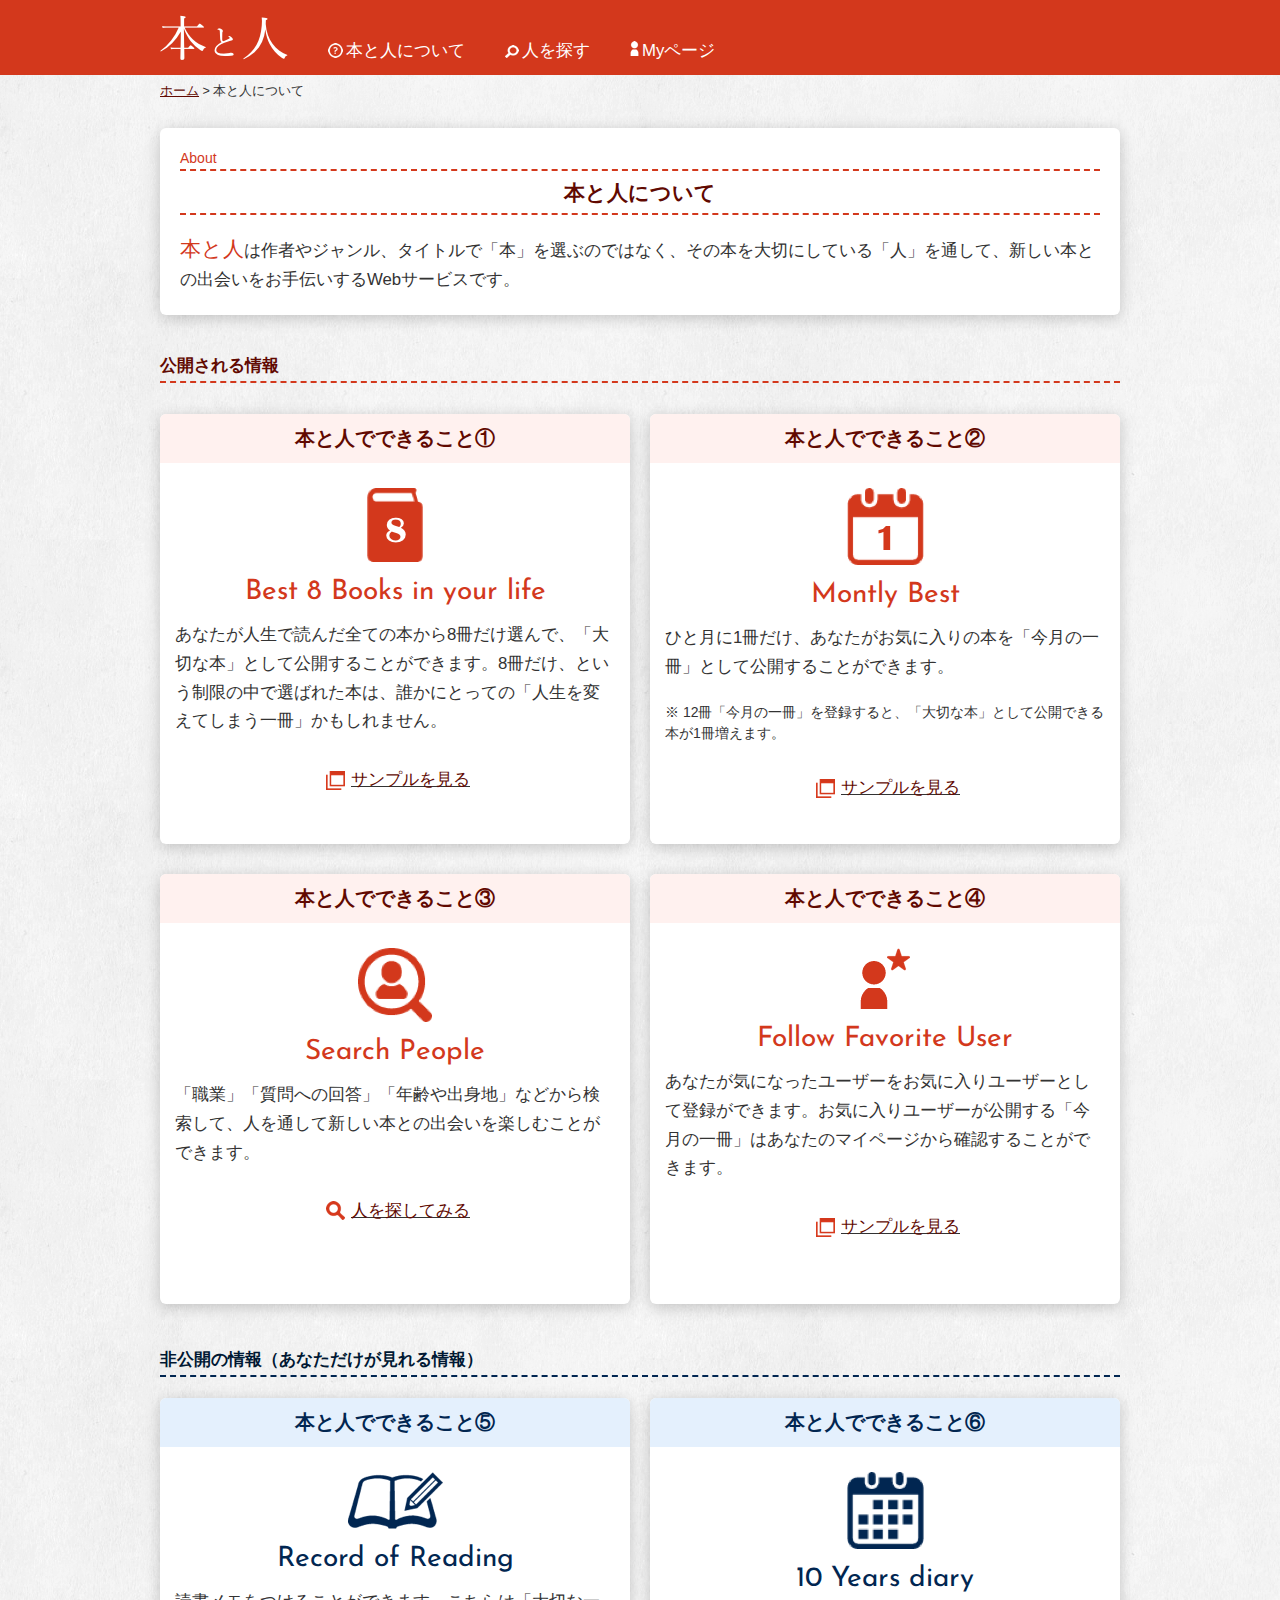
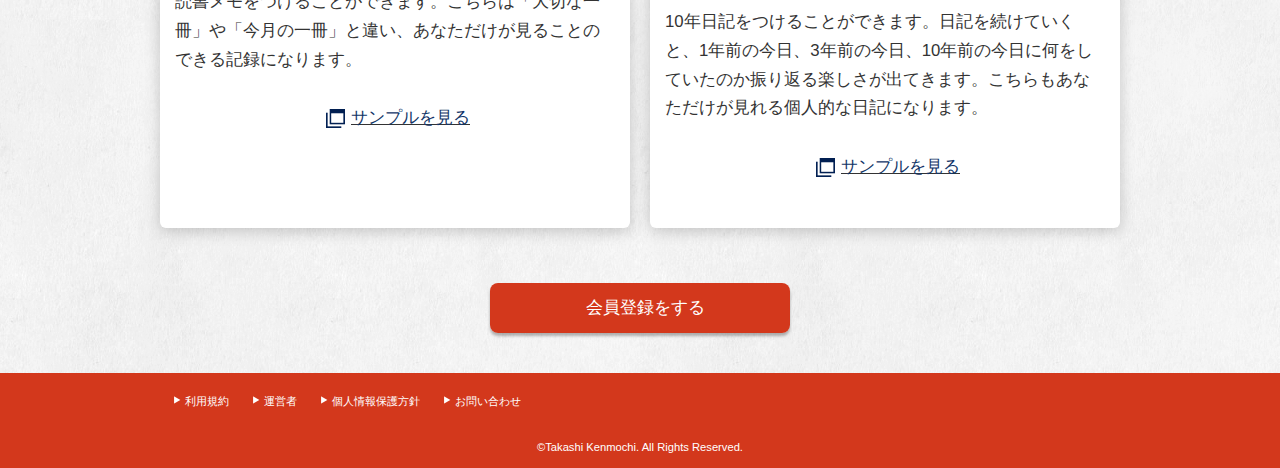
==== about.html @ 1047e835 "book&people構築用のgitを作成しました。" ====
<!DOCTYPE html>
<html>

<head>
    <meta charset="utf-8">
    <meta name="viewport" content="width=device-width, initial-scale=1">
    <title>本と人</title>
    <!-- <link rel="stylesheet" href="css/normalize.css"> -->
    <link rel="stylesheet" href="css/reset.css">
    <link rel="stylesheet" href="css/style.css">
    <link rel="stylesheet" href="css/remodal.css">
    <link rel="stylesheet" href="css/remodal-default-theme.css">
    <link href="https://fonts.googleapis.com/css?family=Josefin+Sans" rel="stylesheet">
    <script src="script/jquery-3.2.1.min.js"></script>
    <script src="script/remodal.min.js"></script>
</head>

<body>
    <header>
        <header>
            <div class="container">
                <div class="header-inner">
                    <!-- ヘッダーの要素 -->
                    <div class="ic-book">
                        <a href="index.html">
                        <img class="sp" src="img/header-icon.png" alt="本と人アイコン画像">
                        <img class="pc" src="img/header-icon-pc.png" alt="本と人アイコン画像">
                    </a>
                    </div>
                    <ul>
                        <li><a href="about.html"><img class="icon-hatena" src="img/header-hatena.png" alt="はてなアイコン画像">本と人について</a></li>
                        <li><a href="search.html"><img class="icon-search" src="img/header-search.png" alt="虫眼鏡アイコン画像">人を探す</a></li>
                        <li><a href=""><img class="icon-my" src="img/header-watashi.png" alt="人アイコン画像">Myページ</a></li>
                    </ul>
                </div>
                <!-- /.header-inner -->
            </div>
            <!-- /.container -->
        </header>
    </header>
    <nav>
        <div class="container">
            <div class="breadcrumbs">
                <div class="breadcrumbs-inner"><span><a href="">ホーム</a></span> > 本と人について</div>
            </div>
            <!-- /.breadcrumbs -->
        </div>
        <!-- /.container -->
    </nav>
    <section>
        <div class="container">
            <div class="box-title">
                <div class="h1-title">
                    <p>About</p>
                    <hr>
                    <h1>本と人について</h1>
                    <hr>
                </div>
                <!-- /.h1-title -->
                <p class="ab-text"><span>本と人</span>は作者やジャンル、タイトルで「本」を選ぶのではなく、その本を大切にしている「人」を通して、新しい本との出会いをお手伝いするWebサービスです。</p>
            </div>
            <!-- /.box-title -->
            <div class="box-h3">
                <p class="h3-text">公開される情報</p>
                <hr>
            </div>
            <!-- /.box-h3 -->
            <div class="box-content">
                <div class="h2-title">
                    <h2>本と人でできること&#9312;</h2>
                </div>
                <!-- /.h2-title -->
                <div class="box-content-text">
                    <p class="box-icon"><img src="img/8books.png" alt="アイコン"></p>
                    <h4 class="h4-red">Best 8 Books in your life</h4>
                    <p class="ab-text">あなたが人生で読んだ全ての本から8冊だけ選んで、「大切な本」として公開することができます。8冊だけ、という制限の中で選ばれた本は、誰かにとっての「人生を変えてしまう一冊」かもしれません。</p>
                    <p class="look-sample"><a href="">サンプルを見る</a></p>
                </div>
                <!-- /.box-content-text -->
            </div>
            <!-- /.box-content -->
            <div class="box-content">
                <div class="h2-title">
                    <h2>本と人でできること&#9313;</h2>
                </div>
                <!-- /.h2-title -->
                <div class="box-content-text">
                    <p class="box-icon"><img src="img/montlybest.png" alt="アイコン"></p>
                    <h4 class="h4-red">Montly Best</h4>
                    <p class="ab-text">ひと月に1冊だけ、あなたがお気に入りの本を「今月の一冊」として公開することができます。</p>
                    <p class="add-info">※ 12冊「今月の一冊」を登録すると、「大切な本」として公開できる本が1冊増えます。</p>
                    <p class="look-sample"><a href="">サンプルを見る</a></p>
                </div>
                <!-- /.box-content-text -->
            </div>
            <!-- /.box-content -->
            <div class="box-content">
                <div class="h2-title">
                    <h2>本と人でできること&#9314;</h2>
                </div>
                <!-- /.h2-title -->
                <div class="box-content-text">
                    <p class="box-icon"><img src="img/searchpeople.png" alt="アイコン"></p>
                    <h4 class="h4-red">Search People</h4>
                    <p class="ab-text">「職業」「質問への回答」「年齢や出身地」などから検索して、人を通して新しい本との出会いを楽しむことができます。</p>
                    <p class="try-search"><a href="">人を探してみる</a></p>
                </div>
                <!-- /.box-content-text -->
            </div>
            <!-- /.box-content -->
            <div class="box-content">
                <div class="h2-title">
                    <h2>本と人でできること&#9315;</h2>
                </div>
                <!-- /.h2-title -->
                <div class="box-content-text">
                    <p class="box-icon"><img src="img/favorite-user.png" alt="アイコン"></p>
                    <h4 class="h4-red">Follow Favorite User</h4>
                    <p class="ab-text">あなたが気になったユーザーをお気に入りユーザーとして登録ができます。お気に入りユーザーが公開する「今月の一冊」はあなたのマイページから確認することができます。</p>
                    <p class="look-sample"><a href="">サンプルを見る</a></p>
                </div>
                <!-- /.box-content-text -->
            </div>
            <!-- /.box-content -->
            <div class="box-h3-blue">
                <p class="h3-text-blue">非公開の情報（あなただけが見れる情報）</p>
                <hr class="blue-hr">
            </div>
            <!-- /.box-h3 -->
            <div class="clearfix">
                <div class="box-content">
                    <div class="h2-title-blue">
                        <h2>本と人でできること&#9316;</h2>
                    </div>
                    <!-- /.h2-title -->
                    <div class="box-content-text">
                        <p class="box-icon"><img src="img/record-readeing.png" alt="アイコン"></p>
                        <h4 class="h4-blue">Record of Reading</h4>
                        <p class="ab-text">読書メモをつけることができます。こちらは「大切な一冊」や「今月の一冊」と違い、あなただけが見ることのできる記録になります。</p>
                        <p class="look-sample-blue"><a href="">サンプルを見る</a></p>
                    </div>
                    <!-- /.box-content-text -->
                </div>
                <!-- /.box-content -->
                <div class="box-content" class="last-box">
                    <div class="h2-title-blue">
                        <h2>本と人でできること&#9317;</h2>
                    </div>
                    <!-- /.h2-title -->
                    <div class="box-content-text">
                        <p class="box-icon"><img src="img/10years.png" alt="アイコン"></p>
                        <h4 class="h4-blue">10 Years diary</h4>
                        <p class="ab-text">10年日記をつけることができます。日記を続けていくと、1年前の今日、3年前の今日、10年前の今日に何をしていたのか振り返る楽しさが出てきます。こちらもあなただけが見れる個人的な日記になります。</p>
                        <p class="look-sample-blue"><a href="">サンプルを見る</a></p>
                    </div>
                    <!-- /.box-content-text -->
                </div>
                <!-- /.box-content -->
            </div>
            <!-- /.clearfix -->
            <div class="register-btn">
                <a href="menu.html#modal">会員登録をする</a>
            </div>
        </div>
        <!-- /.container -->
    </section>
    <footer>
        <div class="container">
            <div class="footer-inner">
                <ul>
                    <li><a href="">利用規約</a></li>
                    <li><a href="">運営者</a></li>
                    <li><a href="">個人情報保護方針</a></li>
                    <li><a href="">お問い合わせ</a></li>
                </ul>
                <p><small>&#169;Takashi Kenmochi. All Rights Reserved.</small></p>
            </div>
            <!-- /.footer-inner -->
        </div>
        <!-- /.container -->
    </footer>
</body>

</html>
---- css/style.css ----
/*======================================== 全体 ========================================*/

@charset "utf-8";

html {
    font-size: 14px;
    color: #333333;
}

body {
    font-family: Quicksand, 游ゴシック体, "Yu Gothic", YuGothic, "ヒラギノ角ゴシック Pro", "Hiragino Kaku Gothic Pro", メイリオ, Meiryo, Osaka, "ＭＳ Ｐゴシック", "MS PGothic", sans-serif, slick;
    margin: 0;
    background-image: url("../img/bg_paper.png");
}

.clearfix::after {
    display: block;
    width: 0;
    height: 0;
    content: " ";
    clear: both;
}

h1 {
    color: #610901;
    text-align: center;
    font-size: 1.5rem;
    font-weight: bold;
    margin: 10px 0 10px 0;
}

p {
    line-height: 1.5rem;
}

a {
    text-decoration: none;
    color: #610901;
}

a:hover {
    text-decoration: underline;
}

.pc {
    display: none;
}

.sp {
    display: block;
}

@media screen and (min-width: 768px) {
    .pc {
        display: block;
    }
    .sp {
        display: none;
    }
}

/*======== header ========*/

header {
    background-color: #D3381C;
    height: 45px;
}

.header-inner {
    display: flex;
}

.ic-book {
    display: inline-block;
    margin: 10px 0 0 10px;
}

.ic-book:hover {
    opacity: 0.7;
}

header ul {
    margin: 0;
    padding: 13px 0 0 0;
    list-style: none;
    display: flex;
    align-items: flex-end;

}

header a {
    color: #fff;
}

[class^="icon"] {
    position: relative;
    margin-left: 20px;
    margin-right: 3px;
    fill: #fff;
}

.icon-hatena {
    top: 2px;
}

.icon-search {
    top: 2px;
}

@media screen and (min-width: 768px) {
    header {
        height: 75px;
    }
    header li {
        font-size: 1.2rem;
    }
    .ic-book {
        margin: 15px 0 0 10px;
    }
    [class^="icon"] {
        margin-left: 40px;
    }
}

/*======== breadcrumbs ========*/

.breadcrumbs-inner {
    padding: 10px 0 20px 10px;
    font-size: 0.9rem;
}

.breadcrumbs a {
    text-decoration: underline;
    color: #610901;
}

/*======== footer ========*/

footer {
    background: #D3381C;
}

.footer-inner {
    margin-top: 40px;
    padding: 20px 20px 10px 20px;
}

.footer-inner ul {
    display: flex;
    justify-content: space-between;
    margin-bottom: 30px;
}

.footer-inner li a {
    color: #fff;
    font-size: 0.8rem;
}

.footer-inner li:before {
    content: url(../img/triangle.png);
    margin: 4px;
    position: relative;
    top: -1px;
}

.footer-inner p {
    color: #fff;
    font-size: 0.8rem;
    text-align: center;
}

/*======================================== index ========================================*/

/*======== sp ========*/

.in-section {
    padding: 0 10px;
}

.in-container {
    height: 96vh;
    margin: 10px auto;
    border: solid 2px #D3381C;
}

.in-main {
    display: flex;
    flex-direction: row-reverse;
    justify-content: space-between;
    height: 100%;
}

.in-main-right {
    width: 20%;
    position: relative;
}

.in-main-right img {
    width: 25px;
    position: absolute;
    top: 25px;
    right: 25px;
}

.in-main-center {
    width: 60%;
}

.in-main-center-title {
    width: 92px;
    margin: 130px auto 40px auto;
}

.in-main-center-btn {
    width: 72px;
    margin: 0 auto;
}

.in-main-center-btn-pen {
    display: block;
    text-decoration: none;
    background: #fff;
    width: 68px;
    height: 68px;
    border: solid 2px #D3381C;
    line-height: 68px;
    border-radius: 50%;
    text-align: center;
    font-weight: bold;
    vertical-align: middle;
    overflow: hidden;
    box-shadow: 0px 3px 3px rgba(0, 0, 0, 0.29);
    transition: .3s;
}

.in-main-center-btn-pen:hover {
    background: #D3381C;
}

.in-main-center-btn-pen:active {
    -ms-transform: translateY(2px);
    -webkit-transform: translateY(2px);
    transform: translateY(2px);
    box-shadow: 0 0 1px rgba(0, 0, 0, 0.15);
}

.in-main-center-btn-pen img {
    margin: 17px auto 0 auto;
    display: block;
}

.in-main-left {
    width: 20%;
    position: relative;
}

.in-main-left img {
    margin-left: 15px;
    position: absolute;
    bottom: 15px;
}

/*======== pc ========*/

@media screen and (min-width: 768px) {
    .in-main-center-title {
        width: 373px;
        margin: 25% auto 100px auto;
    }
}

/*======================================== menu ========================================*/

/*======== sp ========*/

.me-main-top-title {
    width: 153px;
    margin: 65px auto 45px auto;
}

.me-main-middle {
    margin-bottom: 10%;
}

.text18 {
    color: #610901;
    font-size: 1.2rem;
    font-weight: bold;
    text-align: center;
    line-height: 1.7;
    margin-bottom: 20px;
}

.me-main-bottom-btn {
    overflow: hidden;
    width: 90%;
    height: 50px;
    margin: 0 auto 10px auto;
    border-radius: 8px;
    border: solid 2px #D3381C;
    box-shadow: 0px 3px 3px rgba(0, 0, 0, 0.29);

}

.me-main-bottom-btn a {
    display: block;
    position: relative;
    z-index: 100;
    background: #fff;
    color: #610901;
    font-size: 1.2rem;
    font-weight: bold;
    line-height: 50px;
    text-decoration: none;
    padding-left: 10px;
}

/* マウスオーバーカラー */

.me-main-bottom-btn a:hover {
    background: #D3381C;
    color: #fff;
}

/*赤い丸 */

.arrow-icon a:before {
    display: block;
    content: "";
    position: absolute;
    top: 50%;
    right: 10px;
    width: 18px;
    height: 18px;
    margin-top: -9px;
    border-radius: 50%;
    background: #D3381C;
}

/*「after要素」で三角 */

.arrow-icon a:after {
    display: block;
    content: "";
    position: absolute;
    top: 50%;
    right: 10px;
    width: 0;
    height: 0;
    margin-top: -5px;
    border: 5px solid transparent;
    /*top right bottom を透明化 */
    border-left: 6px solid #fff;
}

/*「after要素」のマウスオーバー（カラーを合わせる） */

.arrow-icon a:hover:after {
    border-left: 6px solid #D3381C;
}

.arrow-icon a:hover:before {
    background: #fff;
}

/*======== pc ========*/

@media screen and (min-width: 768px) {
    .me-main-top-title {
        width: 226px;
        margin: 10% auto 45px auto;
    }
    .text18 {
        font-size: 1.4rem;
    }
    .me-main-middle {
        margin-bottom: 7%;
    }
    .me-main-bottom-btn {
        width: 330px;
        margin: 0 7px 14px 7px;
    }
    .me-main-bottom-first,
    .me-main-bottom-second {
        display: flex;
        justify-content: center;
    }
}

/*======================================== About ========================================*/

/*======== sp ========*/

.box-title {
    margin: 10px;
    padding: 10px 15px;
    background-color: #fff;
    box-shadow: 0px 3px 15px rgba(0, 0, 0, 0.2);
    border-radius: 6px;
}

.h1-title p {
    color: #D3381C;
}

hr {
    height: 1px;
    border: none;
    border-top: 2px #D3381C dashed;
    margin: 0 0 10px 0;
}

.ab-text {
    margin-top: 10px;
    font-size: 1.2rem;
    line-height: 1.7;
}

.ab-text span {
    font-size: 1.5rem;
    color: #D3381C;
}

.box-content {
    margin: 15px 10px;
    background-color: #fff;
    box-shadow: 0px 3px 15px rgba(0, 0, 0, 0.2);
    border-radius: 6px;
}

.h2-title h2 {
    font-size: 1.4rem;
    font-weight: bold;
    color: #610901;
    background: rgb(255, 241, 239);
    padding: 15px 10px;
    text-align: center;
    border-radius: 6px 6px 0 0;
}

.box-content-text {
    padding: 5px 15px 10px;
}

.box-h3 {
    padding: 20px 10px 0 10px;
}

.box-h3 p {
    font-size: 1.2rem;
    font-weight: bold;
    color: #610901;
    margin-bottom: 5px;
}

.box-icon {
    text-align: center;
    margin: 20px 0 10px 0;
}

.h4-red {
    font-family: 'Josefin Sans', sans-serif;
    font-size: 2rem;
    color: #D3381C;
    text-align: center;
}

.look-sample,
.try-search {
    margin: 30px 0;
    font-size: 1.2rem;
    text-decoration: underline;
    text-align: center;
}

.look-sample:before {
    content: url(../img/newwindow.png);
    margin: 6px;
    position: relative;
    top: 5px;
}

.try-search:before {
    content: url(../img/try-seach.png);
    margin: 6px;
    position: relative;
    top: 4px;
}

.add-info {
    margin-top: 20px;
}

.h2-title-blue h2 {
    font-size: 1.4rem;
    font-weight: bold;
    color: #012651;
    background: #e4f0fd;
    padding: 15px 10px;
    text-align: center;
    border-radius: 6px 6px 0 0;
}

.box-h3-blue {
    padding: 20px 10px 0 10px;
    clear: both;
}

.box-h3-blue p {
    font-size: 1.2rem;
    font-weight: bold;
    color: #001833;
    margin-bottom: 5px;
}

.blue-hr {
    height: 1px;
    border: none;
    border-top: 2px #012651 dashed;
    margin: 0;
}

.h4-blue {
    font-family: 'Josefin Sans', sans-serif;
    font-size: 2rem;
    color: #012651;
    text-align: center;
}

.look-sample-blue {
    margin: 30px 0;
    font-size: 1.2rem;
    text-decoration: underline;
    text-align: center;
}

.look-sample-blue:before {
    content: url(../img/newwindow-blue.png);
    margin: 6px;
    position: relative;
    top: 5px;
}

.look-sample-blue a {
    text-decoration: none;
    color: #103467;
}

.register-btn {
    overflow: hidden;
    width: 60%;
    max-width: 300px;
    height: 50px;
    margin: 40px auto 10px auto;
    border-radius: 8px;
    box-shadow: 0px 3px 3px rgba(0, 0, 0, 0.29);
    /*    clear: both;*/
}

.register-btn a {
    display: block;
    position: relative;
    z-index: 100;
    background: #D3381C;
    color: #fff;
    font-size: 1.2rem;
    line-height: 50px;
    text-decoration: none;
    padding-left: 10px;
    text-align: center;
}

/* マウスオーバーカラー */

.register-btn a:hover {
    background: #fff;
    color: #D3381C;
}

.register-btn a:active {
    -ms-transform: translateY(2px);
    -webkit-transform: translateY(2px);
    transform: translateY(2px);
    box-shadow: 0 0 1px rgba(0, 0, 0, 0.15);
}

/*======== pc ========*/

@media screen and (min-width: 768px) {
    .container {
        max-width: 980px;
        margin: 0 auto;
    }
    .box-title {
        padding: 20px 20px;
    }
    .ab-text {
        margin-top: 15px;
    }
    .box-content {
        height: 430px;
        max-width: 470px;
        float: left;
    }
    .box-h3 {
        padding: 30px 10px 5px 10px;
    }
    .box-h3-blue {
        padding: 30px 10px 5px 10px;
    }

    .last-box {
        margin-bottom: 40px;
    }
    .footer-inner ul {
        display: flex;
        justify-content: flex-start;
    }
    .footer-inner li {
        padding-right: 20px;
    }

}

/*======================================== Search ========================================*/

/*======== sp ========*/

.se-box-content {
    margin: 10px;
    background-color: #fff;
    box-shadow: 0px 3px 15px rgba(0, 0, 0, 0.2);
    border-radius: 6px;
}

.se-title-text {
    color: #610901;
    font-size: 1.3rem;
    font-weight: bold;
    text-align: center;
    line-height: 1.7;
    padding: 40px 0 30px 0;
}

.se-main-btn {
    overflow: hidden;
    width: 95%;
    margin: 0 auto 10px auto;
    border-radius: 8px;
    border: solid 2px #D3381C;
    box-shadow: 0px 3px 3px rgba(0, 0, 0, 0.29);
}

/* マウスオーバーカラー */

.arrow-icon-bottom a:hover {
    background: #D3381C;
    color: #fff;
}

/*赤い丸下向き */

.arrow-icon-bottom a:before {
    display: block;
    content: "";
    position: absolute;
    top: 50%;
    right: 10px;
    width: 18px;
    height: 18px;
    margin-top: -9px;
    border-radius: 50%;
    background: #D3381C;
}

/*「after要素」で三角 */

.arrow-icon-bottom a:after {
    display: block;
    content: "";
    position: absolute;
    top: 50%;
    right: 14px;
    width: 0;
    height: 0;
    margin-top: -3px;
    border: 5px solid transparent;
    /*top right bottom を透明化 */
    border-top: 7px solid #fff;
}

/*「after要素」のマウスオーバー（カラーを合わせる） */

.arrow-icon-bottom a:hover:after {
    border-top: 7px solid #D3381C;
}

.arrow-icon-bottom a:hover:before {
    background: #fff;
}

.acdn-content {
    padding: 10px;
    display: none;
}

.dashedline-title {
    margin-top: 10px;
}

.acdn-content a {
    line-height: 1.2;
}

.acdn-content li {
    text-decoration: underline;
    margin: 1rem 0;
}

.acdn-button {
    display: block;
    position: relative;
    z-index: 100;
    background: #fff;
    color: #610901;
    font-size: 1.2rem;
    font-weight: bold;
    line-height: 50px;
    text-decoration: none;
    padding-left: 10px;
}

.acdn-button.active {
    background: #D3381C;
    color: #fff;
}

.arrow-icon-bottom a.active:after {
    display: block;
    content: "";
    position: absolute;
    top: 50%;
    right: 14px;
    width: 0;
    height: 0;
    margin-top: -9px;
    border: 5px solid transparent;
    /*top right bottom を透明化 */
    border-bottom: 7px solid #D3381C;
}

.arrow-icon-bottom a.active:before {
    display: block;
    content: "";
    position: absolute;
    top: 50%;
    right: 10px;
    width: 18px;
    height: 18px;
    margin-top: -9px;
    border-radius: 50%;
    background: #fff;
}

.close-btn {
    padding: 20px 0 20px 0;
    text-align: center;
    width: 120px;
    margin: 0 auto;
    cursor: pointer;
}

.close-btn a {
    color: #D3381C;
    font-size: 1.2rem;
    font-weight: bold;
    border-bottom: 1px solid #D3381C;
    padding-bottom: 5px;
}

.close-btn a:hover {
    text-decoration: none;
}

.tojiru-sankaku {
    font-size: 1rem;
    padding-bottom: 2px;
}

.arrow-icon-top a:before {
    display: block;
    content: "";
    position: absolute;
    top: 50%;
    right: 10px;
    width: 18px;
    height: 18px;
    margin-top: -9px;
    border-radius: 50%;
    background: #fff;
}

.arrow-icon-top a:after {
    display: block;
    content: "";
    position: absolute;
    top: 50%;
    right: 14px;
    width: 0;
    height: 0;
    margin-top: -9px;
    border: 5px solid transparent;
    /*top right bottom を透明化 */
    border-bottom: 7px solid #D3381C;
}

.job-name {
    padding-bottom: 5px;
}

/* 質問とその回答で探す */

.qa {
    width: 100%;
}

.qa-answer {
    margin: 0 auto 15px auto;
    padding: 10px;
    border: solid 1px #eee;
    border-radius: 6px;
    box-shadow: 0px 3px 3px rgba(0, 0, 0, 0.29);
    background: #fff;
}

.qa-answer a {
    font-size: 1rem;
    font-weight: normal;
    color: #333333;
    padding: 0;
}

.qa-answer-title {
    display: flex;
    justify-content: space-between;
}

.star {
    color: #F5A623;
}

.dashedline-question {
    margin-top: 10px;
    font-weight: bold;
    color: #610901;
}

.qabox {
    width: 250px;
    border-radius: 6px;
    background: #FBFBFB;
    padding: 5px 15px;
    margin: 0 5px;
}

.other-answer {
    font-size: 1rem;
    padding: 0 0 10px 0;
    background: none;
    text-decoration: underline;
    text-align: center;
}

.other-answer a:before {
    content: url(../img/reload.png);
    margin: 6px;
    position: relative;
    top: 5px;
}

.select-box select {
    position: relative;
    width: 100%;
    padding: 10px;
    -webkit-appearance: none;
    -moz-appearance: none;
    appearance: none;
    border: 1px solid #999;
    background: #fff;
    box-shadow: 0px 0px 2px 1px #ddd inset;
}

.select-box label {
    position: relative;
}

.acdn-content input {
    margin-top: 20px;
}

#acdn-target3 input {
    display: block;
    overflow: hidden;
    width: 70%;
    max-width: 250px;
    height: 50px;
    margin: 20px auto 15px auto;
    border-radius: 8px;
    box-shadow: 0px 3px 3px rgba(0, 0, 0, 0.29);
    background: #D3381C;
    color: #fff;
    font-size: 1.2rem;
}

.where-text {
    padding-top: 5px;
}

.se-main-lucky-btn {
    overflow: hidden;
    width: 95%;
    height: 50px;
    margin: 0 auto 10px auto;
    border-radius: 8px;
    border: solid 2px #D3381C;
    box-shadow: 0px 3px 3px rgba(0, 0, 0, 0.29);
}

.se-main-lucky-btn a {
    display: block;
    position: relative;
    z-index: 100;
    background: #fff;
    color: #610901;
    font-size: 1.2rem;
    font-weight: bold;
    line-height: 50px;
    text-decoration: none;
    padding-left: 10px;
}

/* マウスオーバーカラー */

.se-main-lucky-btn a:hover {
    background: #D3381C;
    color: #fff;
}

/* 今週の初めましてさん */

.newcomer {
    margin: 15px 0;
}

.newcomer-text {
    border: solid 1px #D3381C;
    background: #fff;
    border-radius: 8px;
    padding: 10px;
    margin: 5px;
    box-shadow: 0px 3px 3px rgba(0, 0, 0, 0.29);
    width: 130px;
}

@font-face {
    font-family: 'slick';
    src: url(/slick.ttf);
}

.slick-prev:before,
.slick-next:before {
    font-family: 'slick';
    font-size: 25px;
    line-height: 1;
    opacity: .5;
    color: #000;

    -webkit-font-smoothing: antialiased;
    -moz-osx-font-smoothing: grayscale;
}

/*======== pc ========*/

@media screen and (min-width: 768px) {
    .select {
        display: flex;
        justify-content: space-around;
        padding: 20px 0;
    }
    .select-box {
        width: 30%;
    }
    .se-main-btn {
        margin-bottom: 40px;
    }
    .se-title-text {
        font-size: 1.6rem;
        padding: 60px 0 40px 0;
    }
    .qa {
        padding-top: 20px;
    }
    .se-main-lucky-btn {
        margin-bottom: 40px;
    }
}
---- css/remodal.css ----
/*
 *  Remodal - v1.1.1
 *  Responsive, lightweight, fast, synchronized with CSS animations, fully customizable modal window plugin with declarative configuration and hash tracking.
 *  http://vodkabears.github.io/remodal/
 *
 *  Made by Ilya Makarov
 *  Under MIT License
 */

/* ==========================================================================
   Remodal's necessary styles
   ========================================================================== */

/* Hide scroll bar */

html.remodal-is-locked {
  overflow: hidden;

  -ms-touch-action: none;
  touch-action: none;
}

/* Anti FOUC */

.remodal,
[data-remodal-id] {
  display: none;
}

/* Necessary styles of the overlay */

.remodal-overlay {
  position: fixed;
  z-index: 9999;
  top: -5000px;
  right: -5000px;
  bottom: -5000px;
  left: -5000px;

  display: none;
}

/* Necessary styles of the wrapper */

.remodal-wrapper {
  position: fixed;
  z-index: 10000;
  top: 0;
  right: 0;
  bottom: 0;
  left: 0;

  display: none;
  overflow: auto;

  text-align: center;

  -webkit-overflow-scrolling: touch;
}

.remodal-wrapper:after {
  display: inline-block;

  height: 100%;
  margin-left: -0.05em;

  content: "";
}

/* Fix iPad, iPhone glitches */

.remodal-overlay,
.remodal-wrapper {
  -webkit-backface-visibility: hidden;
  backface-visibility: hidden;
}

/* Necessary styles of the modal dialog */

.remodal {
  position: relative;

  outline: none;

  -webkit-text-size-adjust: 100%;
  -ms-text-size-adjust: 100%;
  text-size-adjust: 100%;
}

.remodal-is-initialized {
  /* Disable Anti-FOUC */
  display: inline-block;
}
---- css/remodal-default-theme.css ----
/*
 *  Remodal - v1.1.1
 *  Responsive, lightweight, fast, synchronized with CSS animations, fully customizable modal window plugin with declarative configuration and hash tracking.
 *  http://vodkabears.github.io/remodal/
 *
 *  Made by Ilya Makarov
 *  Under MIT License
 */

/* ==========================================================================
   Remodal's default mobile first theme
   ========================================================================== */

/* Default theme styles for the background */

.remodal-bg.remodal-is-opening,
.remodal-bg.remodal-is-opened {
  -webkit-filter: blur(3px);
  filter: blur(3px);
}

/* Default theme styles of the overlay */

.remodal-overlay {
  background: rgba(0, 0, 0, 1);
}

.remodal-overlay.remodal-is-opening,
.remodal-overlay.remodal-is-closing {
  -webkit-animation-duration: 0.3s;
  animation-duration: 0.3s;
  -webkit-animation-fill-mode: forwards;
  animation-fill-mode: forwards;
}

.remodal-overlay.remodal-is-opening {
  -webkit-animation-name: remodal-overlay-opening-keyframes;
  animation-name: remodal-overlay-opening-keyframes;
}

.remodal-overlay.remodal-is-closing {
  -webkit-animation-name: remodal-overlay-closing-keyframes;
  animation-name: remodal-overlay-closing-keyframes;
}

/* Default theme styles of the wrapper */

.remodal-wrapper {
  padding: 10px 10px 0;
}

/* Default theme styles of the modal dialog */

.remodal {
  box-sizing: border-box;
  width: 100%;
  margin-bottom: 10px;
  padding: 35px;

  -webkit-transform: translate3d(0, 0, 0);
  transform: translate3d(0, 0, 0);

  color: #fff;
  background: #000;
}

.remodal.remodal-is-opening,
.remodal.remodal-is-closing {
  -webkit-animation-duration: 0.3s;
  animation-duration: 0.3s;
  -webkit-animation-fill-mode: forwards;
  animation-fill-mode: forwards;
}

.remodal.remodal-is-opening {
  -webkit-animation-name: remodal-opening-keyframes;
  animation-name: remodal-opening-keyframes;
}

.remodal.remodal-is-closing {
  -webkit-animation-name: remodal-closing-keyframes;
  animation-name: remodal-closing-keyframes;
}

/* Vertical align of the modal dialog */

.remodal,
.remodal-wrapper:after {
  vertical-align: middle;
}

/* Close button */

.remodal-close {
  position: absolute;
  top: 0;
  right: 0;

  display: block;
  overflow: visible;

  width: 50px;
  height: 50px;
  margin: 0;
  padding: 0;

  cursor: pointer;
  -webkit-transition: color 0.2s;
  transition: color 0.2s;
  text-decoration: none;

  color: #fff;
  border: 0;
  outline: 0;
  background: transparent;
}

.remodal-close:hover,
.remodal-close:focus {
  color: #2b2e38;
}

.remodal-close:before {
  font-family: Arial, "Helvetica CY", "Nimbus Sans L", sans-serif !important;
  font-size: 45px;
  line-height: 50px;

  position: absolute;
  top: 0;
  left: 0;

  display: block;

  width: 50px;

  content: "\00d7";
  text-align: center;
}

/* Remove inner padding and border in Firefox 4+ for the button tag. */

.remodal-close::-moz-focus-inner {
  padding: 0;

  border: 0;
}

/* Keyframes
   ========================================================================== */

@-webkit-keyframes remodal-opening-keyframes {
  from {
    -webkit-transform: scale(1.05);
    transform: scale(1.05);

    opacity: 0;
  }
  to {
    -webkit-transform: none;
    transform: none;

    opacity: 1;

    -webkit-filter: blur(0);
    filter: blur(0);
  }
}

@keyframes remodal-opening-keyframes {
  from {
    -webkit-transform: scale(1.05);
    transform: scale(1.05);

    opacity: 0;
  }
  to {
    -webkit-transform: none;
    transform: none;

    opacity: 1;

    -webkit-filter: blur(0);
    filter: blur(0);
  }
}

@-webkit-keyframes remodal-closing-keyframes {
  from {
    -webkit-transform: scale(1);
    transform: scale(1);

    opacity: 1;
  }
  to {
    -webkit-transform: scale(0.95);
    transform: scale(0.95);

    opacity: 0;

    -webkit-filter: blur(0);
    filter: blur(0);
  }
}

@keyframes remodal-closing-keyframes {
  from {
    -webkit-transform: scale(1);
    transform: scale(1);

    opacity: 1;
  }
  to {
    -webkit-transform: scale(0.95);
    transform: scale(0.95);

    opacity: 0;

    -webkit-filter: blur(0);
    filter: blur(0);
  }
}

@-webkit-keyframes remodal-overlay-opening-keyframes {
  from {
    opacity: 0;
  }
  to {
    opacity: 1;
  }
}

@keyframes remodal-overlay-opening-keyframes {
  from {
    opacity: 0;
  }
  to {
    opacity: 1;
  }
}

@-webkit-keyframes remodal-overlay-closing-keyframes {
  from {
    opacity: 1;
  }
  to {
    opacity: 0;
  }
}

@keyframes remodal-overlay-closing-keyframes {
  from {
    opacity: 1;
  }
  to {
    opacity: 0;
  }
}

/* Media queries
   ========================================================================== */

@media only screen and (min-width: 641px) {
  .remodal {
    max-width: 700px;
  }
}

/* IE8
   ========================================================================== */

.lt-ie9 .remodal-overlay {
  background: #2b2e38;
}

.lt-ie9 .remodal {
  width: 700px;
}

/* 剣持追加
   ========================================================================== */

/*register*/

.me-register-top {
display: inline-block;
margin: 20px auto 40px auto;
}

.input-mail {
  width: 294px;
  margin: 0 auto 25px auto;
}

input[type="email"] {
  padding: 5px;
  height: 25px;
  width: 280px;
  border: solid 2px #fff;
  border-radius: 8px;
}

.mail-title {
  width: 280px;
  text-align: left;
  margin: 0 0 5px 0;
}

.remodal input[type="submit"] {
  border-radius: 20px;
  width: 180px;
  padding: 10px 0;
  color: #D3381C;
  font-weight: bold;
  font-size: 1rem;
  height: 40px;
  box-shadow:0px 3px 3px #d3381c;  
  margin-bottom: 20px;
}

.remodal input[type="submit"]:hover {
  background: rgb(245, 201, 193);
}

.remodal input[type="submit"]:active {
  -ms-transform: translateY(2px);
  -webkit-transform: translateY(2px);
  transform: translateY(2px);
  box-shadow: 0 0 1px rgba(0, 0, 0, 0.15);
}

.form-text {
  text-align: left;
  font-size: .9rem;
  margin-bottom: 40px;
  line-height: 1.8;
}

.sns-btn {
  margin-bottom: 10px;
}

.sns-btn:hover {
  opacity: 0.6;
}

@media screen and (min-width: 768px) {
  .form-text {
    width: 80%;
    margin: 0 auto 40px auto;
  }
}

/*thanks*/

.th-1 {
  font-size: 1.2rem;
  margin: 40px 0 50px 0;
}

.th-2 {
  margin-bottom: 20px;
  text-align: left;
}

.th-3 {
  font-size: 0.9rem;
  text-align: left;
}
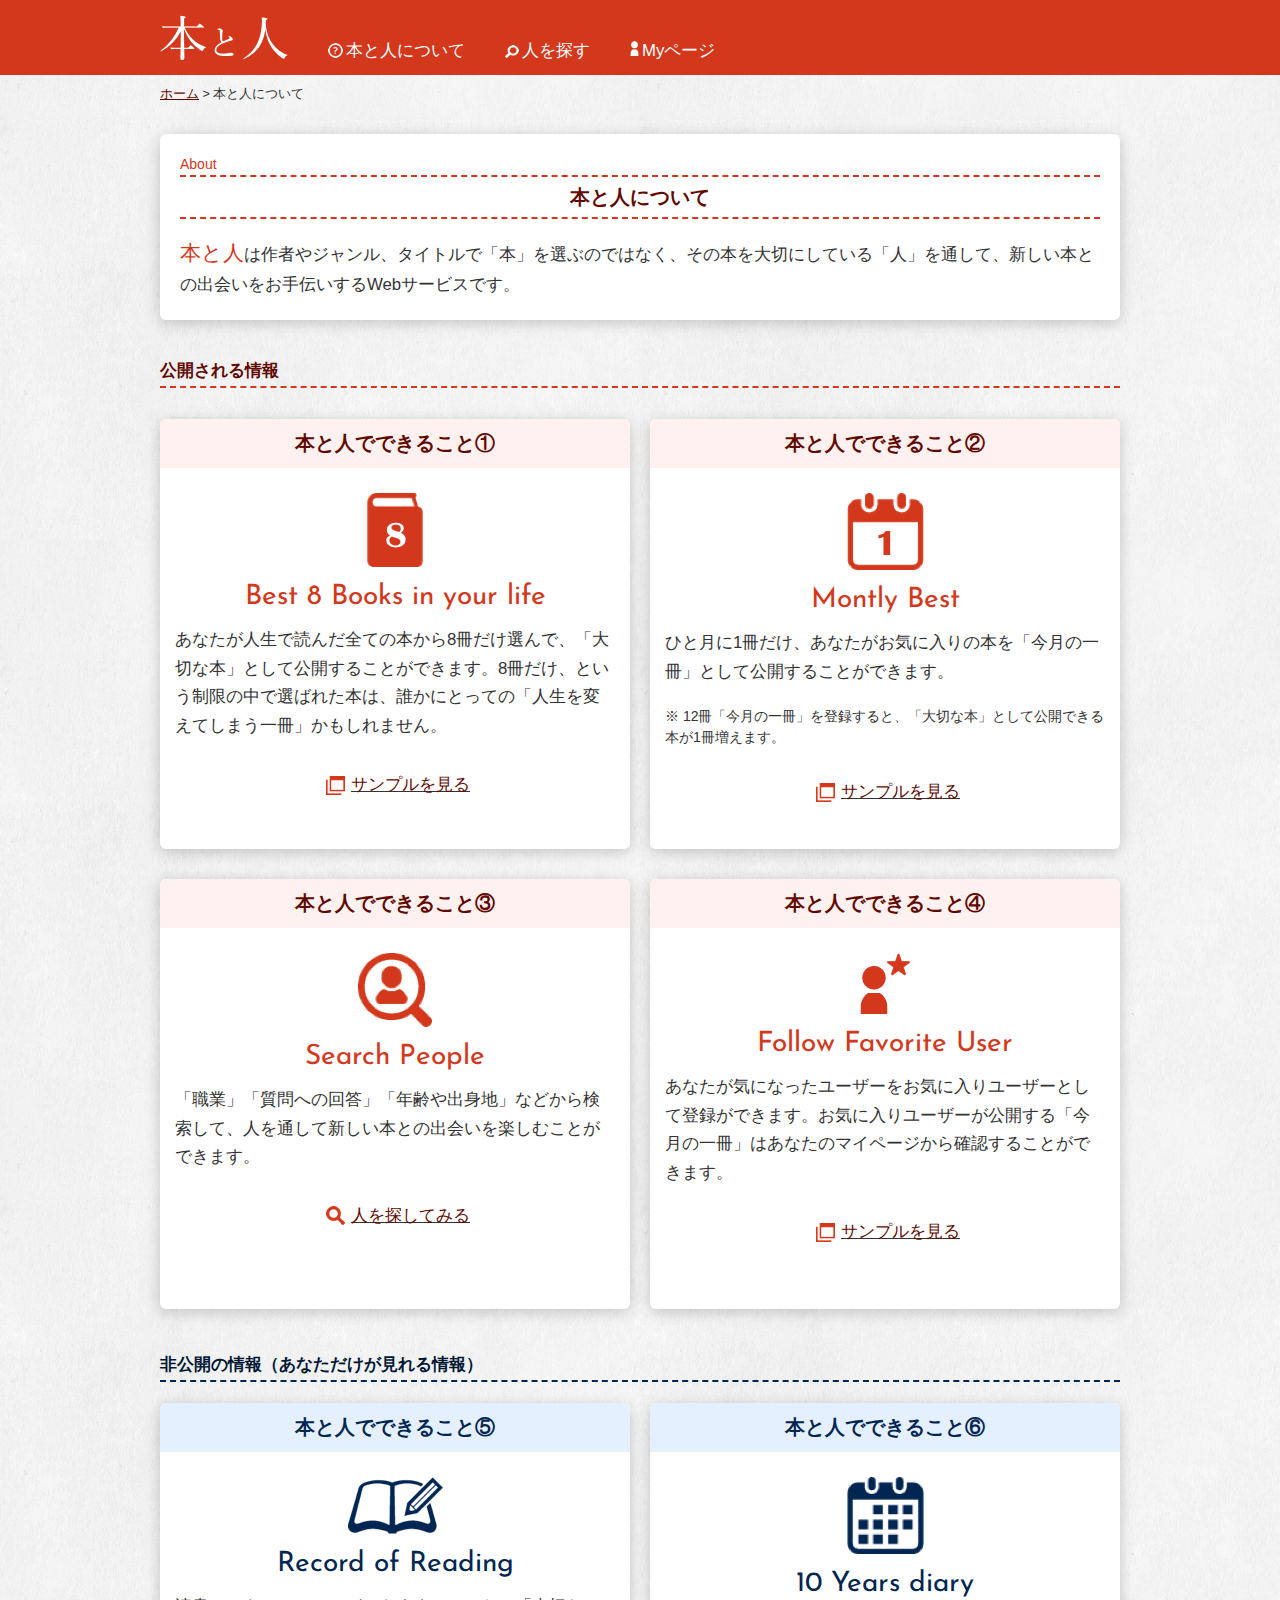
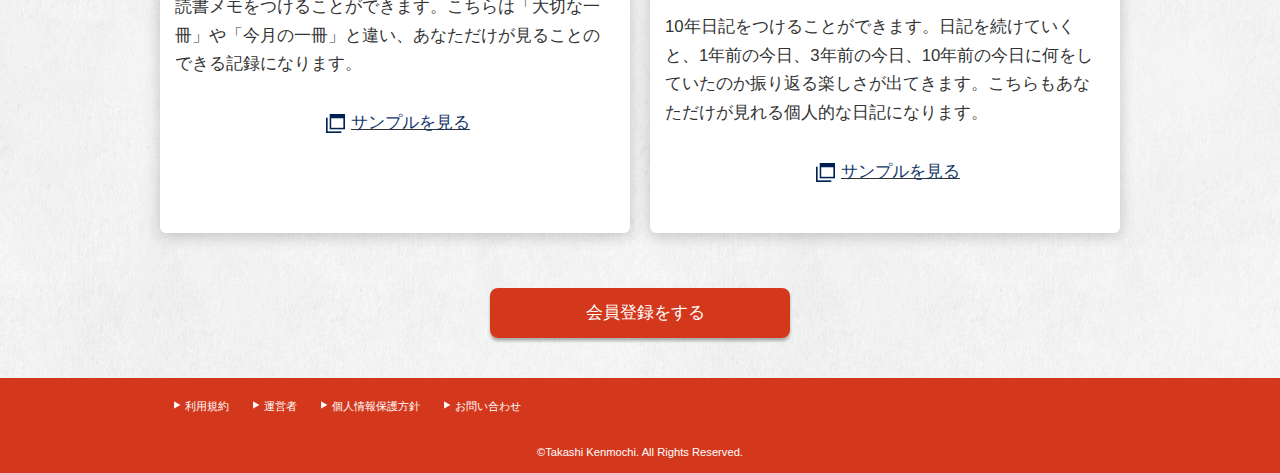
==== commit 98c5541d: "SPを優先して一通りの画面を構築。CSSがヤバイので良きタイミングで作り直す。" ====
--- a/about.html
+++ b/about.html
@@ -7,36 +7,62 @@
     <title>本と人</title>
     <!-- <link rel="stylesheet" href="css/normalize.css"> -->
     <link rel="stylesheet" href="css/reset.css">
-    <link rel="stylesheet" href="css/style.css">
     <link rel="stylesheet" href="css/remodal.css">
     <link rel="stylesheet" href="css/remodal-default-theme.css">
+    <link rel="stylesheet" href="css/slick.css">
+    <link rel="stylesheet" href="css/slick-theme.css">
+    <link rel="stylesheet" href="css/style.css">
     <link href="https://fonts.googleapis.com/css?family=Josefin+Sans" rel="stylesheet">
     <script src="script/jquery-3.2.1.min.js"></script>
     <script src="script/remodal.min.js"></script>
+    <script src="script/slick.min.js"></script>
 </head>
 
 <body>
     <header>
-        <header>
-            <div class="container">
-                <div class="header-inner">
-                    <!-- ヘッダーの要素 -->
-                    <div class="ic-book">
-                        <a href="index.html">
+        <div class="container">
+            <div class="header-inner">
+                <!-- ヘッダーの要素 -->
+                <div class="ic-book">
+                    <a href="index.html">
                         <img class="sp" src="img/header-icon.png" alt="本と人アイコン画像">
                         <img class="pc" src="img/header-icon-pc.png" alt="本と人アイコン画像">
                     </a>
-                    </div>
-                    <ul>
-                        <li><a href="about.html"><img class="icon-hatena" src="img/header-hatena.png" alt="はてなアイコン画像">本と人について</a></li>
-                        <li><a href="search.html"><img class="icon-search" src="img/header-search.png" alt="虫眼鏡アイコン画像">人を探す</a></li>
-                        <li><a href=""><img class="icon-my" src="img/header-watashi.png" alt="人アイコン画像">Myページ</a></li>
-                    </ul>
-                </div>
-                <!-- /.header-inner -->
-            </div>
-            <!-- /.container -->
-        </header>
+                </div>
+                <ul>
+                    <li><a href="about.html"><img class="icon-hatena" src="img/header-hatena.png" alt="はてなアイコン画像">本と人について</a></li>
+                    <li><a href="search.html"><img class="icon-search" src="img/header-search.png" alt="虫眼鏡アイコン画像">人を探す</a></li>
+                    <li><a href="#modal-login"><img class="icon-my" src="img/header-watashi.png" alt="人アイコン画像">Myページ</a></li>
+                </ul>
+                <!--モーダル表示エリア　ログイン-->
+                <div class="remodal-bg"></div>
+                <div class="remodal" data-remodal-id="modal-login">
+                    <button data-remodal-action="close" class="remodal-close"></button>
+                    <h2 class="login-title">マイページにログインする</h2>
+                    <form action="" method="post">
+                        <div class="input-mail">
+                            <p class="mail-title"><label for="mail">メールアドレス</label></p>
+                            <input type="email" name="email" id="mail" placeholder="sample@mail.com" />
+                        </div>
+                        <!-- /.input mail -->
+                        <div class="input-pass">
+                            <p class="pass-title"><label for="password">パスワード</label></p>
+                            <input type="password" name="password" id="password" placeholder="password" />
+                            <p class="login-check"><input type="checkbox">次回から自動ログイン</p>
+                        </div>
+                        <!-- /.input-pass -->
+                        <p><input type="submit" name="submit" value="ログインする" id="submit"></p>
+                    </form>
+                    <p class="form-text"><a href="" class="forget">パスワードを忘れた場合はこちら</a></p>
+                    <p class="facebook-btn"><a href="mypage.html"><img src="img/btn-facebook-login.png" alt=""></a></p>
+                    <p class="twitter-btn"><a href="mypage.html"><img src="img/btn-twitter-login.png" alt=""></a></p>
+                    <p class="form-text"><a href="" class="nregistered">ユーザー登録がお済みでない方はこちら</a></p>
+                </div>
+
+            </div>
+            <!-- /.header-inner -->
+        </div>
+        <!-- /.container -->
     </header>
     <nav>
         <div class="container">
--- a/css/remodal-default-theme.css
+++ b/css/remodal-default-theme.css
@@ -15,265 +15,264 @@
 
 .remodal-bg.remodal-is-opening,
 .remodal-bg.remodal-is-opened {
-  -webkit-filter: blur(3px);
-  filter: blur(3px);
+    -webkit-filter: blur(3px);
+    filter: blur(3px);
 }
 
 /* Default theme styles of the overlay */
 
 .remodal-overlay {
-  background: rgba(0, 0, 0, 1);
+    background: rgba(0, 0, 0, 1);
 }
 
 .remodal-overlay.remodal-is-opening,
 .remodal-overlay.remodal-is-closing {
-  -webkit-animation-duration: 0.3s;
-  animation-duration: 0.3s;
-  -webkit-animation-fill-mode: forwards;
-  animation-fill-mode: forwards;
+    -webkit-animation-duration: 0.3s;
+    animation-duration: 0.3s;
+    -webkit-animation-fill-mode: forwards;
+    animation-fill-mode: forwards;
 }
 
 .remodal-overlay.remodal-is-opening {
-  -webkit-animation-name: remodal-overlay-opening-keyframes;
-  animation-name: remodal-overlay-opening-keyframes;
+    -webkit-animation-name: remodal-overlay-opening-keyframes;
+    animation-name: remodal-overlay-opening-keyframes;
 }
 
 .remodal-overlay.remodal-is-closing {
-  -webkit-animation-name: remodal-overlay-closing-keyframes;
-  animation-name: remodal-overlay-closing-keyframes;
+    -webkit-animation-name: remodal-overlay-closing-keyframes;
+    animation-name: remodal-overlay-closing-keyframes;
 }
 
 /* Default theme styles of the wrapper */
 
 .remodal-wrapper {
-  padding: 10px 10px 0;
+    padding: 10px 10px 0;
 }
 
 /* Default theme styles of the modal dialog */
 
 .remodal {
-  box-sizing: border-box;
-  width: 100%;
-  margin-bottom: 10px;
-  padding: 35px;
-
-  -webkit-transform: translate3d(0, 0, 0);
-  transform: translate3d(0, 0, 0);
-
-  color: #fff;
-  background: #000;
+    box-sizing: border-box;
+    width: 100%;
+    margin-bottom: 10px;
+    padding: 35px 0;
+    -webkit-transform: translate3d(0, 0, 0);
+    transform: translate3d(0, 0, 0);
+
+    color: #fff;
+    background: #000;
 }
 
 .remodal.remodal-is-opening,
 .remodal.remodal-is-closing {
-  -webkit-animation-duration: 0.3s;
-  animation-duration: 0.3s;
-  -webkit-animation-fill-mode: forwards;
-  animation-fill-mode: forwards;
+    -webkit-animation-duration: 0.3s;
+    animation-duration: 0.3s;
+    -webkit-animation-fill-mode: forwards;
+    animation-fill-mode: forwards;
 }
 
 .remodal.remodal-is-opening {
-  -webkit-animation-name: remodal-opening-keyframes;
-  animation-name: remodal-opening-keyframes;
+    -webkit-animation-name: remodal-opening-keyframes;
+    animation-name: remodal-opening-keyframes;
 }
 
 .remodal.remodal-is-closing {
-  -webkit-animation-name: remodal-closing-keyframes;
-  animation-name: remodal-closing-keyframes;
+    -webkit-animation-name: remodal-closing-keyframes;
+    animation-name: remodal-closing-keyframes;
 }
 
 /* Vertical align of the modal dialog */
 
 .remodal,
 .remodal-wrapper:after {
-  vertical-align: middle;
+    vertical-align: middle;
 }
 
 /* Close button */
 
 .remodal-close {
-  position: absolute;
-  top: 0;
-  right: 0;
-
-  display: block;
-  overflow: visible;
-
-  width: 50px;
-  height: 50px;
-  margin: 0;
-  padding: 0;
-
-  cursor: pointer;
-  -webkit-transition: color 0.2s;
-  transition: color 0.2s;
-  text-decoration: none;
-
-  color: #fff;
-  border: 0;
-  outline: 0;
-  background: transparent;
+    position: absolute;
+    top: 0;
+    right: 0;
+
+    display: block;
+    overflow: visible;
+
+    width: 50px;
+    height: 50px;
+    margin: 0;
+    padding: 0;
+
+    cursor: pointer;
+    -webkit-transition: color 0.2s;
+    transition: color 0.2s;
+    text-decoration: none;
+
+    color: #fff;
+    border: 0;
+    outline: 0;
+    background: transparent;
 }
 
 .remodal-close:hover,
 .remodal-close:focus {
-  color: #2b2e38;
+    color: #2b2e38;
 }
 
 .remodal-close:before {
-  font-family: Arial, "Helvetica CY", "Nimbus Sans L", sans-serif !important;
-  font-size: 45px;
-  line-height: 50px;
-
-  position: absolute;
-  top: 0;
-  left: 0;
-
-  display: block;
-
-  width: 50px;
-
-  content: "\00d7";
-  text-align: center;
+    font-family: Arial, "Helvetica CY", "Nimbus Sans L", sans-serif !important;
+    font-size: 45px;
+    line-height: 50px;
+
+    position: absolute;
+    top: 0;
+    left: 0;
+
+    display: block;
+
+    width: 50px;
+
+    content: "\00d7";
+    text-align: center;
 }
 
 /* Remove inner padding and border in Firefox 4+ for the button tag. */
 
 .remodal-close::-moz-focus-inner {
-  padding: 0;
-
-  border: 0;
+    padding: 0;
+
+    border: 0;
 }
 
 /* Keyframes
    ========================================================================== */
 
 @-webkit-keyframes remodal-opening-keyframes {
-  from {
-    -webkit-transform: scale(1.05);
-    transform: scale(1.05);
-
-    opacity: 0;
-  }
-  to {
-    -webkit-transform: none;
-    transform: none;
-
-    opacity: 1;
-
-    -webkit-filter: blur(0);
-    filter: blur(0);
-  }
+    from {
+        -webkit-transform: scale(1.05);
+        transform: scale(1.05);
+
+        opacity: 0;
+    }
+    to {
+        -webkit-transform: none;
+        transform: none;
+
+        opacity: 1;
+
+        -webkit-filter: blur(0);
+        filter: blur(0);
+    }
 }
 
 @keyframes remodal-opening-keyframes {
-  from {
-    -webkit-transform: scale(1.05);
-    transform: scale(1.05);
-
-    opacity: 0;
-  }
-  to {
-    -webkit-transform: none;
-    transform: none;
-
-    opacity: 1;
-
-    -webkit-filter: blur(0);
-    filter: blur(0);
-  }
+    from {
+        -webkit-transform: scale(1.05);
+        transform: scale(1.05);
+
+        opacity: 0;
+    }
+    to {
+        -webkit-transform: none;
+        transform: none;
+
+        opacity: 1;
+
+        -webkit-filter: blur(0);
+        filter: blur(0);
+    }
 }
 
 @-webkit-keyframes remodal-closing-keyframes {
-  from {
-    -webkit-transform: scale(1);
-    transform: scale(1);
-
-    opacity: 1;
-  }
-  to {
-    -webkit-transform: scale(0.95);
-    transform: scale(0.95);
-
-    opacity: 0;
-
-    -webkit-filter: blur(0);
-    filter: blur(0);
-  }
+    from {
+        -webkit-transform: scale(1);
+        transform: scale(1);
+
+        opacity: 1;
+    }
+    to {
+        -webkit-transform: scale(0.95);
+        transform: scale(0.95);
+
+        opacity: 0;
+
+        -webkit-filter: blur(0);
+        filter: blur(0);
+    }
 }
 
 @keyframes remodal-closing-keyframes {
-  from {
-    -webkit-transform: scale(1);
-    transform: scale(1);
-
-    opacity: 1;
-  }
-  to {
-    -webkit-transform: scale(0.95);
-    transform: scale(0.95);
-
-    opacity: 0;
-
-    -webkit-filter: blur(0);
-    filter: blur(0);
-  }
+    from {
+        -webkit-transform: scale(1);
+        transform: scale(1);
+
+        opacity: 1;
+    }
+    to {
+        -webkit-transform: scale(0.95);
+        transform: scale(0.95);
+
+        opacity: 0;
+
+        -webkit-filter: blur(0);
+        filter: blur(0);
+    }
 }
 
 @-webkit-keyframes remodal-overlay-opening-keyframes {
-  from {
-    opacity: 0;
-  }
-  to {
-    opacity: 1;
-  }
+    from {
+        opacity: 0;
+    }
+    to {
+        opacity: 1;
+    }
 }
 
 @keyframes remodal-overlay-opening-keyframes {
-  from {
-    opacity: 0;
-  }
-  to {
-    opacity: 1;
-  }
+    from {
+        opacity: 0;
+    }
+    to {
+        opacity: 1;
+    }
 }
 
 @-webkit-keyframes remodal-overlay-closing-keyframes {
-  from {
-    opacity: 1;
-  }
-  to {
-    opacity: 0;
-  }
+    from {
+        opacity: 1;
+    }
+    to {
+        opacity: 0;
+    }
 }
 
 @keyframes remodal-overlay-closing-keyframes {
-  from {
-    opacity: 1;
-  }
-  to {
-    opacity: 0;
-  }
+    from {
+        opacity: 1;
+    }
+    to {
+        opacity: 0;
+    }
 }
 
 /* Media queries
    ========================================================================== */
 
 @media only screen and (min-width: 641px) {
-  .remodal {
-    max-width: 700px;
-  }
+    .remodal {
+        max-width: 700px;
+    }
 }
 
 /* IE8
    ========================================================================== */
 
 .lt-ie9 .remodal-overlay {
-  background: #2b2e38;
+    background: #2b2e38;
 }
 
 .lt-ie9 .remodal {
-  width: 700px;
+    width: 700px;
 }
 
 /* 剣持追加
@@ -282,87 +281,270 @@
 /*register*/
 
 .me-register-top {
-display: inline-block;
-margin: 20px auto 40px auto;
-}
-
-.input-mail {
-  width: 294px;
-  margin: 0 auto 25px auto;
-}
-
-input[type="email"] {
-  padding: 5px;
-  height: 25px;
-  width: 280px;
-  border: solid 2px #fff;
-  border-radius: 8px;
-}
-
-.mail-title {
-  width: 280px;
-  text-align: left;
-  margin: 0 0 5px 0;
+    display: inline-block;
+    margin: 20px auto 40px auto;
+}
+
+.input-mail,
+.input-pass {
+    width: 294px;
+    margin: 0 auto 25px auto;
+}
+
+input[type="email"],
+input[type="password"] {
+    padding: 5px;
+    height: 25px;
+    width: 280px;
+    border: solid 2px #fff;
+    border-radius: 6px;
+}
+
+.mail-title,
+.pass-title {
+    width: 280px;
+    text-align: left;
+    margin: 0 0 5px 0;
 }
 
 .remodal input[type="submit"] {
-  border-radius: 20px;
-  width: 180px;
-  padding: 10px 0;
-  color: #D3381C;
-  font-weight: bold;
-  font-size: 1rem;
-  height: 40px;
-  box-shadow:0px 3px 3px #d3381c;  
-  margin-bottom: 20px;
+    border-radius: 20px;
+    width: 180px;
+    padding: 10px 0;
+    color: #D3381C;
+    font-size: 1rem;
+    height: 40px;
+    box-shadow: 0px 3px 3px #d3381c;
+    margin-bottom: 20px;
 }
 
 .remodal input[type="submit"]:hover {
-  background: rgb(245, 201, 193);
+    background: rgb(245, 201, 193);
 }
 
 .remodal input[type="submit"]:active {
-  -ms-transform: translateY(2px);
-  -webkit-transform: translateY(2px);
-  transform: translateY(2px);
-  box-shadow: 0 0 1px rgba(0, 0, 0, 0.15);
+    -ms-transform: translateY(2px);
+    -webkit-transform: translateY(2px);
+    transform: translateY(2px);
+    box-shadow: 0 0 1px rgba(0, 0, 0, 0.15);
 }
 
 .form-text {
-  text-align: left;
-  font-size: .9rem;
-  margin-bottom: 40px;
-  line-height: 1.8;
-}
-
-.sns-btn {
-  margin-bottom: 10px;
-}
-
-.sns-btn:hover {
-  opacity: 0.6;
-}
+    text-align: left;
+    font-size: .9rem;
+    margin: 0 auto 40px auto;
+    line-height: 1.8;
+    width: 294px;
+}
+
+.form-text a {
+    display: block;
+    color: #fff;
+    width: 294px;
+    text-align: center;
+    text-decoration: underline;
+    padding-top: 10px;
+}
+
+.facebook-btn,
+.twitter-btn {
+    margin-bottom: 10px;
+}
+
+.facebook-btn:hover,
+.twitter-btn:hover {
+    opacity: 0.6;
+}
+
+.twitter-btn {
+    margin-bottom: 30px
+}
+
 
 @media screen and (min-width: 768px) {
-  .form-text {
-    width: 80%;
-    margin: 0 auto 40px auto;
-  }
+    .form-text {
+        width: 80%;
+        margin: 0 auto 40px auto;
+    }
 }
 
 /*thanks*/
 
 .th-1 {
-  font-size: 1.2rem;
-  margin: 40px 0 50px 0;
+    font-size: 1.2rem;
+    margin: 40px 0 50px 0;
 }
 
 .th-2 {
-  margin-bottom: 20px;
-  text-align: left;
+    margin-bottom: 20px;
+    text-align: left;
 }
 
 .th-3 {
-  font-size: 0.9rem;
-  text-align: left;
-}+    font-size: 0.9rem;
+    text-align: left;
+}
+
+/*login*/
+
+.login-check {
+    width: 294px;
+    text-align: left;
+    font-size: 0.8rem;
+    padding-top: 5px
+}
+
+/*10years write*/
+
+.write-area-bg {
+    background: #fff;
+    padding: 10px;
+    border-radius: 6px;
+    margin-top: 20px;
+}
+
+.write-area {
+    background: #fff;
+    border-radius: 6px;
+    border: solid 2px #d3381c;
+}
+
+.write-area h3 {
+    background: #d3381c;
+    border-radius: 4px 4px 0 0;
+    padding: 5px;
+}
+
+.write-area textarea {
+    width: 98%;
+    height: 200px;
+    border: none;
+}
+
+/*book register*/
+
+.register-book-bg {
+    background: #fff;
+    padding: 10px;
+    border-radius: 6px;
+    margin-top: 20px;
+}
+
+.register-book-area {
+    background: #fff;
+    border-radius: 6px;
+    border: solid 2px #d3381c;
+}
+
+.register-book-area h3 {
+    background: #d3381c;
+    border-radius: 4px 4px 0 0;
+    padding: 5px;
+}
+
+.register-book-area p {
+    color: #333;
+    text-align: left;
+}
+
+.register-bookimg {
+    display: flex;
+    padding: 10px 10px 30px 10px;
+}
+
+.register-bookimg img {
+    padding-right: 10px;
+}
+
+.me-select {
+    margin-bottom: 20px;
+}
+
+.me-select-box {
+    display: flex;
+    justify-content: space-around;
+    align-items: center;
+}
+
+.me-select-box select {
+    position: relative;
+    width: 22%;
+    padding: 8px;
+    -webkit-appearance: none;
+    -moz-appearance: none;
+    appearance: none;
+    border: 1px solid #999;
+    background: #fff;
+    box-shadow: 0px 0px 2px 1px #ddd inset;
+}
+
+.me-select-box ul {
+    display: flex;
+}
+
+.me-select-box li {
+    padding: 0;
+    margin: 0;
+    padding: 0 5px;
+}
+
+.me-select textarea,
+.me-select-last textarea {
+    width: 95%;
+    height: 200px;
+}
+
+.me-select-boxage select {
+    position: relative;
+    width: 22%;
+    padding: 8px;
+    -webkit-appearance: none;
+    -moz-appearance: none;
+    appearance: none;
+    border: 1px solid #999;
+    background: #fff;
+    box-shadow: 0px 0px 2px 1px #ddd inset;
+}
+
+.me-select-boxage {
+    display: flex;
+    align-items: center;
+}
+
+.me-select-boxage p {
+    padding-left: 5px;
+}
+
+.me-important textarea {
+    width: 95%;
+    height: 150px;
+}
+
+.remodal .acdn-content input[type="submit"] {
+    display: block;
+    overflow: hidden;
+    width: 70%;
+    max-width: 250px;
+    height: 50px;
+    margin: 20px auto 15px auto;
+    border-radius: 8px;
+    box-shadow: 0px 3px 3px rgba(0, 0, 0, 0.29);
+    background: #D3381C;
+    color: #fff;
+    font-size: 1.2rem;
+}
+
+.remodal .acdn-content input[type="submit"]:hover {
+    background: #fff;
+    color: #D3381C;
+}
+
+.book-memo {
+    padding: 0 10px 30px 10px;
+    line-height: 2;
+}
+
+.book-memo-text {
+    padding: 0 10px 10px 10px;
+    line-height: 2;
+}
--- a/css/style.css
+++ b/css/style.css
@@ -24,7 +24,7 @@
 h1 {
     color: #610901;
     text-align: center;
-    font-size: 1.5rem;
+    font-size: 1.4rem;
     font-weight: bold;
     margin: 10px 0 10px 0;
 }
@@ -36,6 +36,7 @@
 a {
     text-decoration: none;
     color: #610901;
+    cursor: pointer;
 }
 
 a:hover {
@@ -122,11 +123,21 @@
     }
 }
 
+/*ログイン画面*/
+
+.login-title {
+    font-size: 1.2rem;
+    padding: 40px 0 40px 0;
+}
+
+
+
 /*======== breadcrumbs ========*/
 
 .breadcrumbs-inner {
     padding: 10px 0 20px 10px;
     font-size: 0.9rem;
+    line-height: 1.5;
 }
 
 .breadcrumbs a {
@@ -644,7 +655,7 @@
 
 .se-main-btn {
     overflow: hidden;
-    width: 95%;
+    width: 99%;
     margin: 0 auto 10px auto;
     border-radius: 8px;
     border: solid 2px #D3381C;
@@ -656,6 +667,7 @@
 .arrow-icon-bottom a:hover {
     background: #D3381C;
     color: #fff;
+    text-decoration: none;
 }
 
 /*赤い丸下向き */
@@ -918,7 +930,7 @@
 
 .se-main-lucky-btn {
     overflow: hidden;
-    width: 95%;
+    width: 99%;
     height: 50px;
     margin: 0 auto 10px auto;
     border-radius: 8px;
@@ -1004,3 +1016,1040 @@
         margin-bottom: 40px;
     }
 }
+
+/*======================================== search-job ========================================*/
+
+/*======== sp ========*/
+
+.tab-area {
+    margin-top: 20px;
+}
+
+.tab {
+    overflow: hidden;
+}
+
+.tab li {
+    background: #ccc;
+    padding: 15px 40px;
+    float: left;
+    margin-right: 3px;
+    border-radius: 6px 6px 0 0;
+    color: #777;
+}
+
+.tab li.tab-select {
+    background: #D3381C;
+    color: #fff;
+}
+
+.tab-content li {
+    background: #eee;
+    padding: 15px 15px 1px 15px;
+    border-radius: 0 6px 6px 6px;
+}
+
+.hide {
+    display: none;
+}
+
+.tab-content-box {
+    margin: 0 auto 15px auto;
+    padding: 10px;
+    border: solid 2px #D3381C;
+    border-radius: 6px;
+    /*    box-shadow: 0px 3px 3px rgba(0, 0, 0, 0.29);*/
+    background: #fff;
+}
+
+.tab-content-box a {
+    font-size: 1rem;
+    font-weight: normal;
+    color: #333333;
+    padding: 0;
+}
+
+.tab-person {
+    display: flex;
+    justify-content: space-between;
+}
+
+.search-other-btn {
+    overflow: hidden;
+    width: 70%;
+    max-width: 300px;
+    height: 50px;
+    margin: 40px auto 10px auto;
+    border-radius: 8px;
+    box-shadow: 0px 3px 3px rgba(0, 0, 0, 0.29);
+    /*    clear: both;*/
+}
+
+.search-other-btn a {
+    display: block;
+    position: relative;
+    z-index: 100;
+    background: #D3381C;
+    color: #fff;
+    font-size: 1.2rem;
+    line-height: 50px;
+    text-decoration: none;
+    padding-left: 10px;
+    text-align: center;
+}
+
+/* マウスオーバーカラー */
+
+.search-other-btn a:hover {
+    background: #fff;
+    color: #D3381C;
+}
+
+.search-other-btn a:active {
+    -ms-transform: translateY(2px);
+    -webkit-transform: translateY(2px);
+    transform: translateY(2px);
+    box-shadow: 0 0 1px rgba(0, 0, 0, 0.15);
+}
+
+/*======== pc ========*/
+
+@media screen and (min-width: 768px) {
+    .tab-area {
+        margin-top: 30px;
+    }
+    .tab li {
+        padding: 15px 80px;
+        margin-right: 6px;
+    }
+
+}
+
+/*======================================== result-books ========================================*/
+
+/*======== sp ========*/
+
+.mybest-box {
+    margin: 10px;
+    padding: 10px 15px 15px 15px;
+    background-color: #fff;
+    box-shadow: 0px 3px 15px rgba(0, 0, 0, 0.2);
+    border-radius: 6px;
+}
+
+.profile {
+    display: flex;
+    justify-content: space-between;
+}
+
+.profile-text {
+    width: 95%;
+}
+
+.profile-img {
+    min-width: 66px;
+    height: 66px;
+    background-image: url(../img/profile-img.png);
+    background-position: center center;
+    background-repeat: no-repeat;
+    position: relative;
+    display: inline-block;
+    border-radius: 50%;
+    border: 1px solid #D3381C;
+    box-shadow: 2px 2px 2px rgba(0, 0, 0, 0.29);
+    cursor: pointer;
+}
+
+.profile-img:hover {
+    opacity: 0.5;
+}
+
+.profile-btn {
+    position: fixed;
+    right: 37px;
+    top: 140px;
+}
+
+.book {
+    display: flex;
+    align-items: center;
+    padding: 15px 0;
+    border-radius: 8px;
+    background: #eee;
+}
+
+.book-age {
+    width: 70px;
+    height: 70px;
+    -webkit-border-radius: 35px;
+    /* width,heightの半分 */
+    -moz-border-radius: 35px;
+    border-radius: 35px;
+    background-color: #D3381C;
+    margin: 0 auto;
+    position: relative;
+}
+
+.book-age p {
+    width: 70px;
+    padding-top: 24px;
+    text-align: center;
+    color: #fff;
+}
+
+.book-age span {
+    font-size: 1.6rem;
+}
+
+.book-box {
+    margin: 0 auto;
+}
+
+.book-icon {
+    padding-top: 5px;
+    display: flex;
+}
+
+.book-icon li {
+    display: flex;
+    align-items: center;
+    margin-right: 20px;
+}
+
+.mybest-icon img,
+.comment-icon img {
+    padding-right: 4px;
+}
+
+.arrow {
+    display: block;
+    text-align: center;
+    padding: 15px 0;
+}
+
+.re-content-box {
+    margin: 0 auto 15px auto;
+    padding: 10px;
+    border: solid 2px #D3381C;
+    border-radius: 6px;
+    /*    box-shadow: 0px 3px 3px rgba(0, 0, 0, 0.29);*/
+    background: #fff;
+    min-height: 102px;
+}
+
+.re-content-box a {
+    font-size: 1rem;
+    font-weight: normal;
+    color: #333333;
+    padding: 0;
+}
+
+/*モーダル表示エリア*/
+
+.re-modal {
+    background: #fff;
+    border-radius: 6px;
+    margin-top: 10px;
+    padding: 10px;
+}
+
+.re-modal p {
+    color: #333;
+}
+
+.remodal-contents {
+    border-radius: 6px;
+    border: solid 1px #D3381C;
+    margin-bottom: 30px;
+}
+
+.bookimg {
+    padding: 20px 0;
+}
+
+.remodal-contents h2 {
+    background-color: #D3381C;
+    border-radius: 6px 6px 0 0;
+    font-size: 1.5rem;
+    text-align: left;
+    padding: 15px;
+}
+
+.book-question {
+    font-size: 1rem;
+    font-weight: normal;
+    padding: 15px;
+    text-align: left;
+    color: #610901;
+}
+
+.remodal h3 {
+    padding-bottom: 5px;
+    display: flex;
+    align-items: center;
+    line-height: 1.5;
+}
+
+.book-question h3 img {
+    padding-right: 5px;
+}
+
+.book-question p {
+    line-height: 2;
+}
+
+.amazon-btn {
+    padding: 20px;
+}
+
+.amazon-btn a {
+    display: block;
+    text-align: center;
+}
+
+.amazon-btn:hover {
+    opacity: 0.5;
+}
+
+.addbook-btn {
+    overflow: hidden;
+    width: 244px;
+    max-width: 300px;
+    height: 50px;
+    margin: 0 auto 40px auto;
+    border-radius: 8px;
+    box-shadow: 0px 3px 3px rgba(0, 0, 0, 0.29);
+    /*    clear: both;*/
+}
+
+.addbook-btn a {
+    display: block;
+    position: relative;
+    z-index: 100;
+    background: #D3381C;
+    color: #fff;
+    font-size: 1.2rem;
+    line-height: 50px;
+    text-decoration: none;
+    padding-left: 10px;
+    text-align: center;
+}
+
+.addbook-btn a:hover {
+    background: #fff;
+    color: #D3381C;
+}
+
+.addbook-btn a:active {
+    -ms-transform: translateY(2px);
+    -webkit-transform: translateY(2px);
+    transform: translateY(2px);
+    box-shadow: 0 0 1px rgba(0, 0, 0, 0.15);
+}
+
+.comment textarea {
+    width: 97%;
+    -webkit-appearance: none;
+    -moz-appearance: none;
+    appearance: none;
+    border: 1px solid #999;
+    background: #fff;
+    box-shadow: 0px 0px 2px 1px #ddd inset;
+    border-radius: 6px;
+    line-height: 2;
+    font-size: 1rem;
+    padding: 5px;
+    margin-bottom: 20px;
+}
+
+.posted-comment p {
+    text-align: left;
+}
+
+.posted-comment-text {
+    border: 1px solid #999;
+    border-radius: 6px;
+    padding: 10px;
+    background: #eee;
+    margin-bottom: 10px;
+}
+
+.posted-comment-text hr {
+    height: 1px;
+    border: none;
+    border-top: 2px #aaa dashed;
+    margin: 0 0 10px 0;
+}
+
+.posted-name {
+    display: flex;
+    justify-content: space-between;
+}
+
+.iine-btn a {
+    display: block;
+    color: #999;
+    width: 200px;
+    max-width: 250px;
+    margin: 20px auto 10px auto;
+    padding: 10px 0;
+    border: solid 1px #999;
+    border-radius: 8px;
+    background: #fff;
+    text-align: center;
+    vertical-align: middle;
+}
+
+.iine-btn a:hover {
+    color: #F5A623;
+    text-decoration: none;
+}
+
+.personimg {
+    padding: 20px 0 0 0;
+}
+
+.personal-info {
+    width: 199px;
+    margin: 0 auto;
+}
+
+.personal-info p {
+    text-align: right;
+}
+
+.personal-info ul {
+    padding-bottom: 10px;
+}
+
+.personal-info li {
+    color: #333;
+    text-align: left;
+    line-height: 1.5;
+    font-weight: bold;
+}
+
+/*======================================== my page ========================================*/
+
+.mypage-info {
+    display: flex;
+    border: solid 1px #D3381C;
+    border-radius: 6px;
+    padding: 10px;
+    margin-bottom: 20px;
+}
+
+.mypage-info img {
+    padding-right: 5px;
+}
+
+.mypage-info li {
+    font-size: 0.9rem;
+    line-height: 1.5;
+}
+
+.info-number {
+    color: #D3381C;
+}
+
+.search-book {
+    font-size: 1.2rem;
+    font-weight: bold;
+    color: #610901;
+    padding-bottom: 5px;
+}
+
+#search-box {
+    background-color: white;
+    height: 30px;
+    border: solid 1px #999;
+}
+
+#search-box input {
+    vertical-align: top;
+    margin: 0px;
+    height: 100%;
+    box-sizing: border-box;
+    background-color: transparent;
+}
+
+#search-box {
+    border-radius: 6px;
+    margin-bottom: 20px;
+}
+
+#search-input {
+    border: none;
+    width: 85%;
+    padding-left: 10px;
+}
+
+#search-submit {
+    width: 13%;
+    text-align: center;
+    border: none;
+    background-image: url("/img/search-gray.png");
+    background-position: center;
+    background-size: auto 60%;
+    background-repeat: no-repeat;
+}
+
+.mypage-sqbtns {
+    display: flex;
+    justify-content: space-between;
+    padding-bottom: 10px;
+}
+
+.mypage-sqbtn {
+    border: solid 1px #D3381C;
+    border-radius: 6px;
+    width: 48%;
+    background: #fff;
+}
+
+.mypage-sqbtn dt {
+    text-align: center;
+    background: #D3381C;
+    border-radius: 6px 6px 0 0;
+    padding: 5px 0;
+    color: #fff;
+}
+
+.sqbtn-text {
+    display: flex;
+    justify-content: center;
+    align-items: center;
+    padding: 15px 0;
+    line-height: 1.3;
+    font-size: 0.8rem;
+}
+
+.sqbtn-text img {
+    padding-right: 8px;
+}
+
+.my-main-btns {
+    margin: 10px 0;
+}
+
+.my-main-btn {
+    overflow: hidden;
+    height: 50px;
+    margin: 0 auto 10px auto;
+    border-radius: 8px;
+    border: solid 1px #D3381C;
+}
+
+.my-main-btn a {
+    display: block;
+    position: relative;
+    z-index: 100;
+    background: #fff;
+    color: #610901;
+    font-size: 1.2rem;
+    font-weight: bold;
+    line-height: 50px;
+    text-decoration: none;
+    padding-left: 10px;
+}
+
+/* マウスオーバーカラー */
+
+.my-main-btn a:hover {
+    background: #D3381C;
+    color: #fff;
+}
+
+/*======================================== 10 years ========================================*/
+
+.change-date {
+    padding-bottom: 15px;
+}
+
+.diary-area {
+    width: 300px;
+    margin: 0 10px;
+}
+
+.diary-box {
+    border-radius: 6px;
+    background: #fff;
+    margin: 10px 5px;
+    padding: 5px 15px;
+    border: solid 2px #ccc;
+}
+
+.diary-box a {
+    font-size: 1rem;
+    font-weight: normal;
+    color: #333333;
+    padding: 0;
+}
+
+.diary-date {
+    display: flex;
+    justify-content: space-between;
+}
+
+.diary-date p {
+    font-size: 0.9rem;
+}
+
+.diary-date a {
+    font-size: 0.9rem;
+    text-decoration: underline;
+    color: #610901;
+}
+
+.diary-date a img {
+    padding-right: 5px;
+}
+
+.diary-box hr {
+    height: 1px;
+    border: none;
+    border-top: 2px #ccc dashed;
+    margin: 0 0 10px 0;
+}
+
+/*======================================== memo ========================================*/
+
+.memo-h1-title {
+    margin-bottom: 30px;
+}
+
+.memo-h1-title p {
+    color: #D3381C;
+}
+
+.memo-book-icon {
+    padding: 0;
+    display: flex;
+}
+
+.memo-book-icon li {
+    display: flex;
+    align-items: center;
+    margin: 4px 20px 0 0;
+    text-decoration: none;
+}
+
+/*======================================== memo-search ========================================*/
+
+.search-no {
+    font-size: 0.8rem;
+    border-bottom: solid 1px #ccc;
+}
+
+.search-result {
+    display: flex;
+    padding: 15px 0;
+    border-bottom: dashed 1px #ccc;
+}
+
+.search-result-book {
+    padding-right: 10px;
+}
+
+.search-text p {
+    padding-bottom: 5px;
+}
+
+.se-register-btn {
+    overflow: hidden;
+    width: 60%;
+    max-width: 300px;
+    border-radius: 8px;
+    box-shadow: 0px 3px 3px rgba(0, 0, 0, 0.29);
+}
+
+.se-register-btn a {
+    display: block;
+    position: relative;
+    z-index: 100;
+    background: #D3381C;
+    color: #fff;
+    text-decoration: none;
+    padding: 10px;
+    text-align: center;
+}
+
+/* マウスオーバーカラー */
+
+.se-register-btn a:hover {
+    background: #fff;
+    color: #D3381C;
+}
+
+.se-register-btn a:active {
+    -ms-transform: translateY(2px);
+    -webkit-transform: translateY(2px);
+    transform: translateY(2px);
+    box-shadow: 0 0 1px rgba(0, 0, 0, 0.15);
+}
+
+.wantbook-btn {
+    overflow: hidden;
+    width: 90%;
+    height: 50px;
+    margin: 0 auto 10px auto;
+    border: solid 2px #D3381C;
+    border-radius: 8px;
+    box-shadow: 0px 3px 3px rgba(0, 0, 0, 0.29);
+}
+
+.wantbook-btn a {
+    display: block;
+    position: relative;
+    z-index: 100;
+    background: #fff;
+    color: #610901;
+    font-size: 1.2rem;
+    font-weight: bold;
+    line-height: 50px;
+    text-decoration: none;
+    padding-left: 10px;
+    text-align: center;
+}
+
+.wantbook-btn a:hover {
+    background: #D3381C;
+    color: #fff;
+}
+
+.wantbook-btn a:active {
+    -ms-transform: translateY(2px);
+    -webkit-transform: translateY(2px);
+    transform: translateY(2px);
+    box-shadow: 0 0 1px rgba(0, 0, 0, 0.15);
+}
+
+.me-main-btn {
+    overflow: hidden;
+    width: 90%;
+    margin: 0 auto 10px auto;
+    border-radius: 8px;
+    border: solid 2px #D3381C;
+    box-shadow: 0px 3px 3px rgba(0, 0, 0, 0.29);
+}
+
+.me-button {
+    display: block;
+    position: relative;
+    z-index: 100;
+    background: #fff;
+    color: #610901;
+    font-size: 1.2rem;
+    font-weight: bold;
+    line-height: 50px;
+    text-decoration: none;
+    padding-left: 10px;
+}
+
+.me-button.active {
+    background: #D3381C;
+    color: #fff;
+}
+
+.edit-btn {
+    overflow: hidden;
+    width: 244px;
+    max-width: 300px;
+    height: 50px;
+    margin: 25px auto 20px auto;
+    border-radius: 8px;
+    box-shadow: 0px 3px 3px rgba(0, 0, 0, 0.29);
+}
+
+.edit-btn a {
+    display: block;
+    position: relative;
+    z-index: 100;
+    background: #012651;
+    color: #fff;
+    font-size: 1.2rem;
+    line-height: 50px;
+    text-decoration: none;
+    padding-left: 10px;
+    text-align: center;
+}
+
+.edit-btn a:hover {
+    background: #fff;
+    color: #012651;
+}
+
+.edit-btn a:active {
+    -ms-transform: translateY(2px);
+    -webkit-transform: translateY(2px);
+    transform: translateY(2px);
+    box-shadow: 0 0 1px rgba(0, 0, 0, 0.15);
+}
+
+.montlybest-btn {
+    overflow: hidden;
+    width: 244px;
+    max-width: 300px;
+    height: 50px;
+    margin: 25px auto 20px auto;
+    border-radius: 8px;
+    box-shadow: 0px 3px 3px rgba(0, 0, 0, 0.29);
+}
+
+.montlybest-btn a {
+    display: block;
+    position: relative;
+    z-index: 100;
+    background: #D3381C;
+    color: #fff;
+    font-size: 1.2rem;
+    line-height: 50px;
+    text-decoration: none;
+    padding-left: 10px;
+    text-align: center;
+}
+
+.montlybest-btn a:hover {
+    background: #fff;
+    color: #D3381C;
+}
+
+.montlybest-btn a:active {
+    -ms-transform: translateY(2px);
+    -webkit-transform: translateY(2px);
+    transform: translateY(2px);
+    box-shadow: 0 0 1px rgba(0, 0, 0, 0.15);
+}
+
+/*======================================== want-read ========================================*/
+
+.se-register-btn-red {
+    overflow: hidden;
+    width: 189px;
+    border-radius: 8px;
+    box-shadow: 0px 3px 3px rgba(0, 0, 0, 0.29);
+}
+
+.se-register-btn-red a {
+    display: block;
+    position: relative;
+    z-index: 100;
+    background: #D3381C;
+    color: #fff;
+    text-decoration: none;
+    text-align: center;
+    padding: 12px 0;
+}
+
+/* マウスオーバーカラー */
+
+.se-register-btn-red a:hover {
+    background: #fff;
+    color: #D3381C;
+}
+
+.se-register-btn-red a:active {
+    -ms-transform: translateY(2px);
+    -webkit-transform: translateY(2px);
+    transform: translateY(2px);
+    box-shadow: 0 0 1px rgba(0, 0, 0, 0.15);
+}
+
+
+.se-register-btn-blue {
+    overflow: hidden;
+    width: 189px;
+    border-radius: 8px;
+    box-shadow: 0px 3px 3px rgba(0, 0, 0, 0.29);
+}
+
+.se-register-btn-blue a {
+    display: block;
+    position: relative;
+    z-index: 100;
+    background: #012651;
+    color: #fff;
+    text-decoration: none;
+    text-align: center;
+    padding: 12px 0;
+}
+
+/* マウスオーバーカラー */
+
+.se-register-btn-blue a:hover {
+    background: #fff;
+    color: #012651;
+}
+
+.se-register-btn-blue a:active {
+    -ms-transform: translateY(2px);
+    -webkit-transform: translateY(2px);
+    transform: translateY(2px);
+    box-shadow: 0 0 1px rgba(0, 0, 0, 0.15);
+}
+
+.se-register-btn-amazon:hover {
+    opacity: 0.5;
+}
+
+.three-btn {
+    margin: 5px 0;
+}
+
+/*======================================== montly-read ========================================*/
+
+.month {
+    display: flex;
+    justify-content: space-between;
+    background: #ddd;
+    padding: 5px;
+    margin-bottom: 10px;
+}
+
+.month a {
+    text-decoration: underline;
+    color: #610901;
+}
+
+.this-month {
+    font-size: 1.2rem;
+}
+
+.paging {
+    display: flex;
+    justify-content: center;
+    padding: 20px 0 10px 0;
+}
+
+.next,
+.back {
+    background: #D3381C;
+    padding: 8px 24px;
+    border-radius: 6px;
+    box-shadow: 0px 3px 3px rgba(0, 0, 0, 0.29);
+}
+
+.next a,
+.back a {
+    color: #fff;
+}
+
+.back {
+    margin-right: 40px
+}
+
+/*======================================== edit-profile ========================================*/
+
+.edit-title {
+    background: #ddd;
+    padding: 4px;
+    margin: 10px 0;
+    color: #610901;
+    font-size: 0.9rem;
+    font-weight: bold;
+}
+
+.required {
+    background: #D3381C;
+    font-size: 0.6rem;
+    padding: 3px;
+    color: #fff;
+    margin-left: 10px;
+}
+
+.edit-img {
+    display: flex;
+    padding-bottom: 10px;
+}
+
+.change-img-box {
+    display: flex;
+    align-items: center;
+}
+
+.change-img {
+    margin-right: 5px;
+}
+
+.change-img-text {
+    color: #610901;
+    font-weight: bold;
+    text-decoration: underline;
+}
+
+.change-img-text:hover {
+    text-decoration: none;
+}
+
+.hosoku {
+    font-size: 0.9rem;
+}
+
+.edit-img-ex {
+    padding-top: 20px;
+}
+
+.current-img {
+    padding-right: 10px;
+}
+
+.edit-answer {
+    padding-bottom: 10px;
+}
+
+.edit-answer textarea {
+    width: 95%;
+    height: 50px;
+}
+
+.save-edit-btn {
+    display: block;
+    overflow: hidden;
+    width: 70%;
+    max-width: 250px;
+    height: 50px;
+    margin: 20px auto 15px auto;
+    border-radius: 8px;
+    box-shadow: 0px 3px 3px rgba(0, 0, 0, 0.29);
+    background: #D3381C;
+    color: #fff;
+    font-size: 1.2rem;
+}
+
+#edit-profile textarea,
+.name {
+    position: relative;
+    width: 94%;
+    padding: 10px;
+    -webkit-appearance: none;
+    -moz-appearance: none;
+    appearance: none;
+    border: 1px solid #999;
+    background: #fff;
+    box-shadow: 0px 0px 2px 1px #ddd inset;
+    border-radius: 6px;
+
+}
+
+.edit-box {
+    padding-bottom: 20px;
+}
+
+.if-nojob {
+    display: flex;
+    justify-content: center;
+    align-items: center;
+    padding-top: 20px;
+    color: #610901;
+    text-decoration: underline
+}
+
+.if-nojob img {
+    padding-right: 10px;
+}
+
+.not-everyQ {
+    text-align: center;
+    font-size: 0.8rem;
+    padding-top: 5px;
+}
